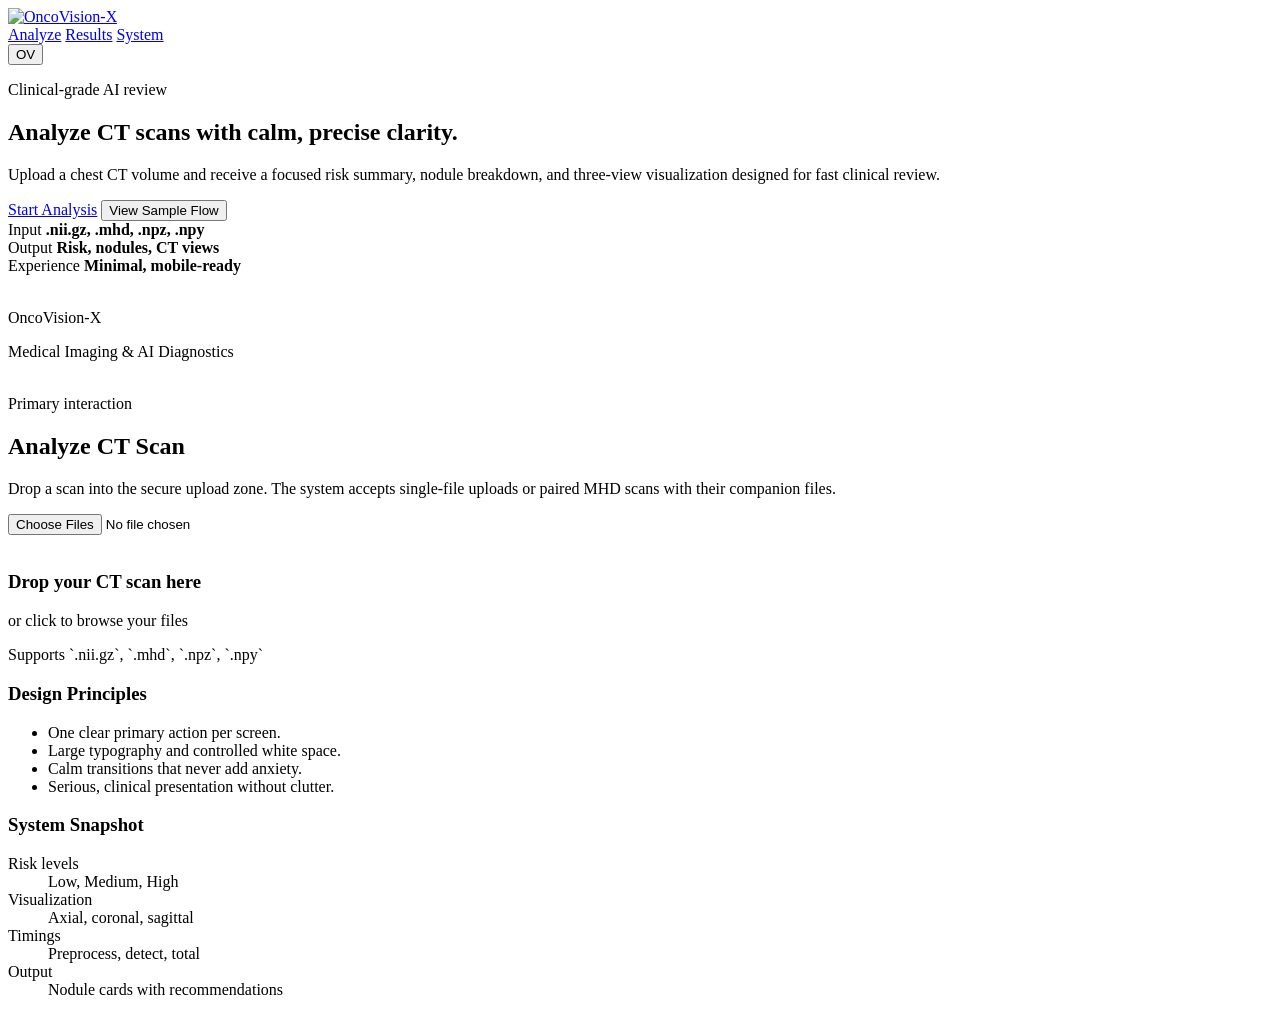
==== frontend/index.html @ cf628642 "feat: Implement the initial OncoVision-X frontend for CT scan analysis, including HTML, CSS, JavaScr" ====
<!DOCTYPE html>
<html lang="en">
<head>
    <meta charset="UTF-8">
    <meta name="viewport" content="width=device-width, initial-scale=1.0">
    <title>OncoVision-X | Medical Imaging & AI Diagnostics</title>
    <meta
        name="description"
        content="OncoVision-X delivers calm, precise AI-assisted CT scan analysis for lung nodule detection and risk assessment."
    >
    <link rel="icon" type="image/png" href="/assets/favicon.png">
    <link rel="preconnect" href="https://fonts.googleapis.com">
    <link rel="preconnect" href="https://fonts.gstatic.com" crossorigin>
    <link
        href="https://fonts.googleapis.com/css2?family=Inter:wght@400;500;600;700;800&display=swap"
        rel="stylesheet"
    >
    <link rel="stylesheet" href="/styles.css">
</head>
<body>
    <div class="page-shell">
        <header class="topbar">
            <div class="topbar__inner">
                <a class="brand" href="#top" aria-label="OncoVision-X">
                    <img class="brand__wordmark" src="/assets/logo.png" alt="OncoVision-X">
                </a>

                <nav class="nav" aria-label="Primary">
                    <a href="#analyze">Analyze</a>
                    <a href="#results">Results</a>
                    <a href="#about">System</a>
                </nav>

                <button class="profile-pill" type="button" aria-label="Clinical workspace">
                    OV
                </button>
            </div>
        </header>

        <main id="top">
            <section class="hero" id="analyze">
                <div class="hero__copy reveal reveal--1">
                    <p class="eyebrow">Clinical-grade AI review</p>
                    <h1>Analyze CT scans with calm, precise clarity.</h1>
                    <p class="hero__lede">
                        Upload a chest CT volume and receive a focused risk summary, nodule breakdown,
                        and three-view visualization designed for fast clinical review.
                    </p>

                    <div class="hero__actions">
                        <a class="button button--primary" href="#uploadCard">Start Analysis</a>
                        <button class="button button--secondary" id="sampleButton" type="button">
                            View Sample Flow
                        </button>
                    </div>

                    <div class="hero__stats">
                        <article>
                            <span>Input</span>
                            <strong>.nii.gz, .mhd, .npz, .npy</strong>
                        </article>
                        <article>
                            <span>Output</span>
                            <strong>Risk, nodules, CT views</strong>
                        </article>
                        <article>
                            <span>Experience</span>
                            <strong>Minimal, mobile-ready</strong>
                        </article>
                    </div>
                </div>

                <div class="hero__panel reveal reveal--2" aria-hidden="true">
                    <div class="hero__panel-glow"></div>
                    <div class="hero__panel-card">
                        <img class="hero__logo" src="/assets/logo.png" alt="">
                        <div class="hero__panel-copy">
                            <p>OncoVision-X</p>
                            <span>Medical Imaging &amp; AI Diagnostics</span>
                        </div>
                    </div>
                    <img class="hero__symbol" src="/assets/favicon.png" alt="">
                </div>
            </section>

            <section class="workspace">
                <div class="workspace__primary reveal reveal--3">
                    <article class="card upload-card" id="uploadCard">
                        <div class="section-heading">
                            <p class="section-heading__eyebrow">Primary interaction</p>
                            <h2>Analyze CT Scan</h2>
                            <p>
                                Drop a scan into the secure upload zone. The system accepts single-file
                                uploads or paired MHD scans with their companion files.
                            </p>
                        </div>

                        <form id="uploadForm" class="upload-form" enctype="multipart/form-data">
                            <label class="upload-zone" id="uploadZone" for="ctScan">
                                <input
                                    id="ctScan"
                                    name="ct_scan"
                                    type="file"
                                    accept=".nii,.gz,.nii.gz,.mhd,.raw,.npz,.npy"
                                    multiple
                                >
                                <div class="upload-zone__icon">
                                    <img src="/assets/favicon.png" alt="" aria-hidden="true">
                                </div>
                                <h3>Drop your CT scan here</h3>
                                <p>or click to browse your files</p>
                                <span>Supports `.nii.gz`, `.mhd`, `.npz`, `.npy`</span>
                            </label>

                            <div class="selected-file" id="selectedFile" hidden>
                                <div>
                                    <strong id="selectedFileName">No file selected</strong>
                                    <p id="selectedFileMeta">Ready to analyze</p>
                                </div>
                                <button class="button button--primary" id="analyzeButton" type="submit">
                                    Analyze Scan
                                </button>
                            </div>
                        </form>

                        <div class="status-banner status-banner--warning" id="errorBanner" hidden></div>
                    </article>

                    <article class="card loading-card" id="loadingCard" hidden>
                        <div class="pulse-dot" aria-hidden="true"></div>
                        <h2>Analyzing CT scan...</h2>
                        <p id="loadingDetail">Preparing volumetric data</p>
                        <div class="loading-steps" aria-hidden="true">
                            <span class="is-active">Processing slices</span>
                            <span>Detecting nodules</span>
                            <span>Calculating risk</span>
                        </div>
                    </article>
                </div>

                <aside class="workspace__secondary reveal reveal--4" id="about">
                    <article class="card info-card">
                        <h3>Design Principles</h3>
                        <ul class="info-list">
                            <li>One clear primary action per screen.</li>
                            <li>Large typography and controlled white space.</li>
                            <li>Calm transitions that never add anxiety.</li>
                            <li>Serious, clinical presentation without clutter.</li>
                        </ul>
                    </article>

                    <article class="card info-card">
                        <h3>System Snapshot</h3>
                        <dl class="info-grid">
                            <div>
                                <dt>Risk levels</dt>
                                <dd>Low, Medium, High</dd>
                            </div>
                            <div>
                                <dt>Visualization</dt>
                                <dd>Axial, coronal, sagittal</dd>
                            </div>
                            <div>
                                <dt>Timings</dt>
                                <dd>Preprocess, detect, total</dd>
                            </div>
                            <div>
                                <dt>Output</dt>
                                <dd>Nodule cards with recommendations</dd>
                            </div>
                        </dl>
                    </article>
                </aside>
            </section>

            <section class="results-section" id="results" hidden>
                <article class="risk-banner risk-banner--low" id="riskBanner">
                    <div class="risk-banner__identity">
                        <div class="risk-banner__icon" id="riskIcon">L</div>
                        <div>
                            <p class="risk-banner__label" id="riskLabel">Patient Risk: LOW</p>
                            <h2 id="riskSummary">Maximum malignancy: 0.0%</h2>
                        </div>
                    </div>
                    <div class="risk-banner__metrics">
                        <div>
                            <span>Nodules</span>
                            <strong id="noduleCount">0</strong>
                        </div>
                        <div>
                            <span>Status</span>
                            <strong id="analysisStatus">Ready</strong>
                        </div>
                    </div>
                </article>

                <div class="results-grid">
                    <article class="card scan-panel">
                        <div class="panel-header">
                            <div>
                                <p class="section-heading__eyebrow">Visualization</p>
                                <h3>CT Scan Analysis</h3>
                            </div>
                            <button class="button button--ghost" id="exportButton" type="button">
                                Export Image
                            </button>
                        </div>

                        <div class="scan-stage" id="scanStage">
                            <img
                                id="scanImage"
                                alt="CT scan visualization with annotated nodules"
                                hidden
                            >
                            <div class="scan-placeholder" id="scanPlaceholder">
                                <img src="/assets/logo.png" alt="" aria-hidden="true">
                                <p>Visualization will appear here after analysis.</p>
                            </div>
                        </div>

                        <div class="legend">
                            <span><i class="dot dot--high"></i>High Risk</span>
                            <span><i class="dot dot--medium"></i>Medium Risk</span>
                            <span><i class="dot dot--low"></i>Low Risk</span>
                        </div>
                    </article>

                    <div class="results-sidebar">
                        <article class="card recommendations-card">
                            <div class="panel-header">
                                <div>
                                    <p class="section-heading__eyebrow">Clinical summary</p>
                                    <h3>Next Steps</h3>
                                </div>
                            </div>
                            <p id="recommendationText">
                                Upload a scan to generate a recommendation summary.
                            </p>
                            <div class="timing-grid" id="timingGrid"></div>
                        </article>

                        <article class="card nodules-panel">
                            <div class="panel-header">
                                <div>
                                    <p class="section-heading__eyebrow">Detected findings</p>
                                    <h3>Nodules</h3>
                                </div>
                            </div>
                            <div class="empty-state" id="emptyState">
                                <div class="empty-state__icon">✓</div>
                                <h4>No suspicious nodules detected</h4>
                                <p>
                                    The CT scan appears clear. Continue routine screening as advised by
                                    your physician.
                                </p>
                            </div>
                            <div class="nodules-list" id="nodulesList"></div>
                        </article>
                    </div>
                </div>
            </section>
        </main>
    </div>

    <template id="noduleCardTemplate">
        <article class="nodule-card">
            <div class="nodule-card__top">
                <h4></h4>
                <span class="risk-pill"></span>
            </div>
            <p class="nodule-location"></p>
            <div class="metric-block">
                <div class="metric-block__row">
                    <span>Detection Confidence</span>
                    <strong class="detection-value"></strong>
                </div>
                <div class="progress-bar"><span class="detection-bar"></span></div>
            </div>
            <div class="metric-block">
                <div class="metric-block__row">
                    <span>Malignancy Probability</span>
                    <strong class="malignancy-value"></strong>
                </div>
                <div class="progress-bar"><span class="malignancy-bar"></span></div>
            </div>
            <div class="recommendation-block">
                <span>Recommendation</span>
                <p class="nodule-recommendation"></p>
            </div>
        </article>
    </template>

    <script src="/app.js"></script>
</body>
</html>
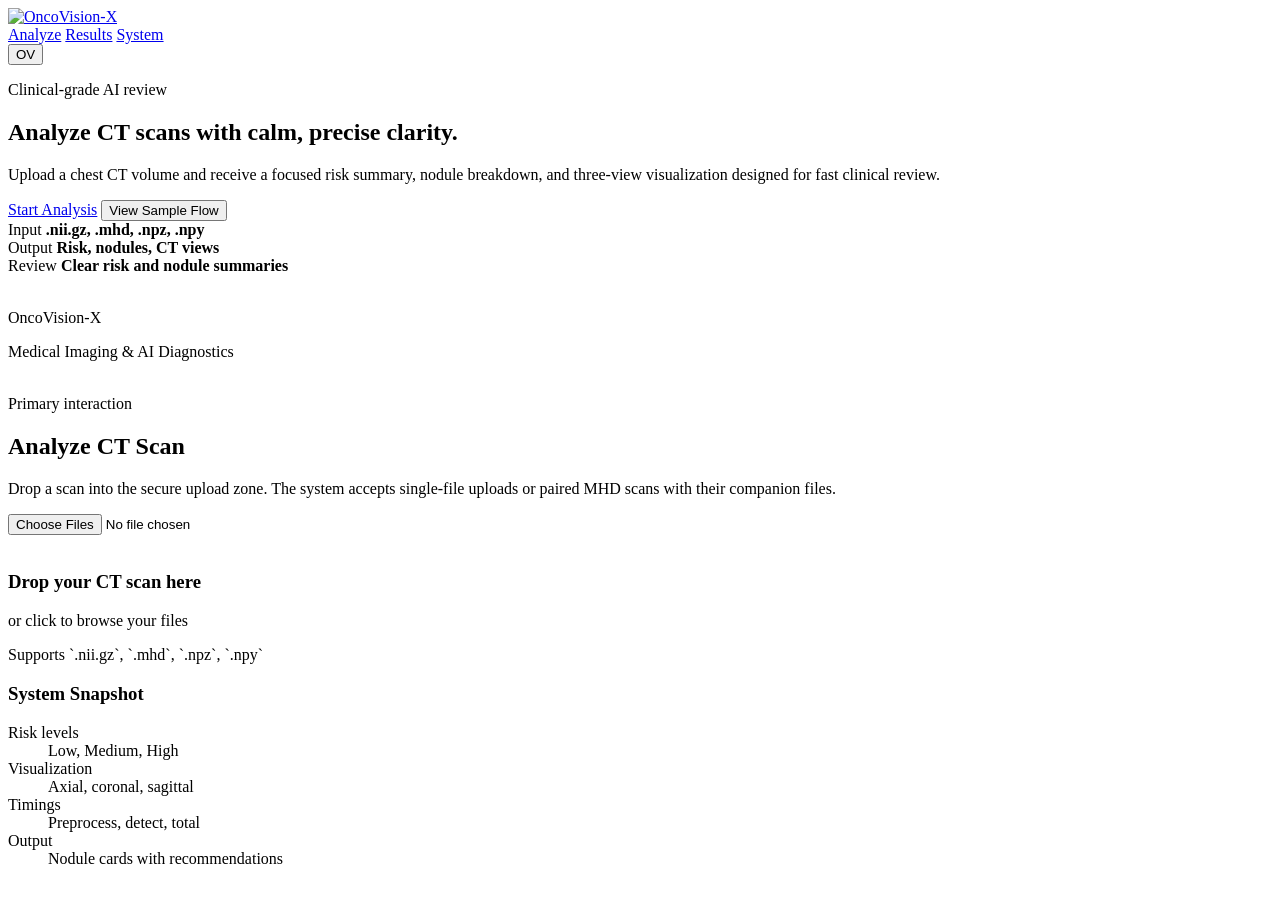
==== commit 4fcd9cef: "Remove the "Design Principles" section and its styles from the frontend, update descriptive text" ====
--- a/frontend/index.html
+++ b/frontend/index.html
@@ -64,8 +64,8 @@
                             <strong>Risk, nodules, CT views</strong>
                         </article>
                         <article>
-                            <span>Experience</span>
-                            <strong>Minimal, mobile-ready</strong>
+                            <span>Review</span>
+                            <strong>Clear risk and nodule summaries</strong>
                         </article>
                     </div>
                 </div>
@@ -140,16 +140,6 @@
 
                 <aside class="workspace__secondary reveal reveal--4" id="about">
                     <article class="card info-card">
-                        <h3>Design Principles</h3>
-                        <ul class="info-list">
-                            <li>One clear primary action per screen.</li>
-                            <li>Large typography and controlled white space.</li>
-                            <li>Calm transitions that never add anxiety.</li>
-                            <li>Serious, clinical presentation without clutter.</li>
-                        </ul>
-                    </article>
-
-                    <article class="card info-card">
                         <h3>System Snapshot</h3>
                         <dl class="info-grid">
                             <div>
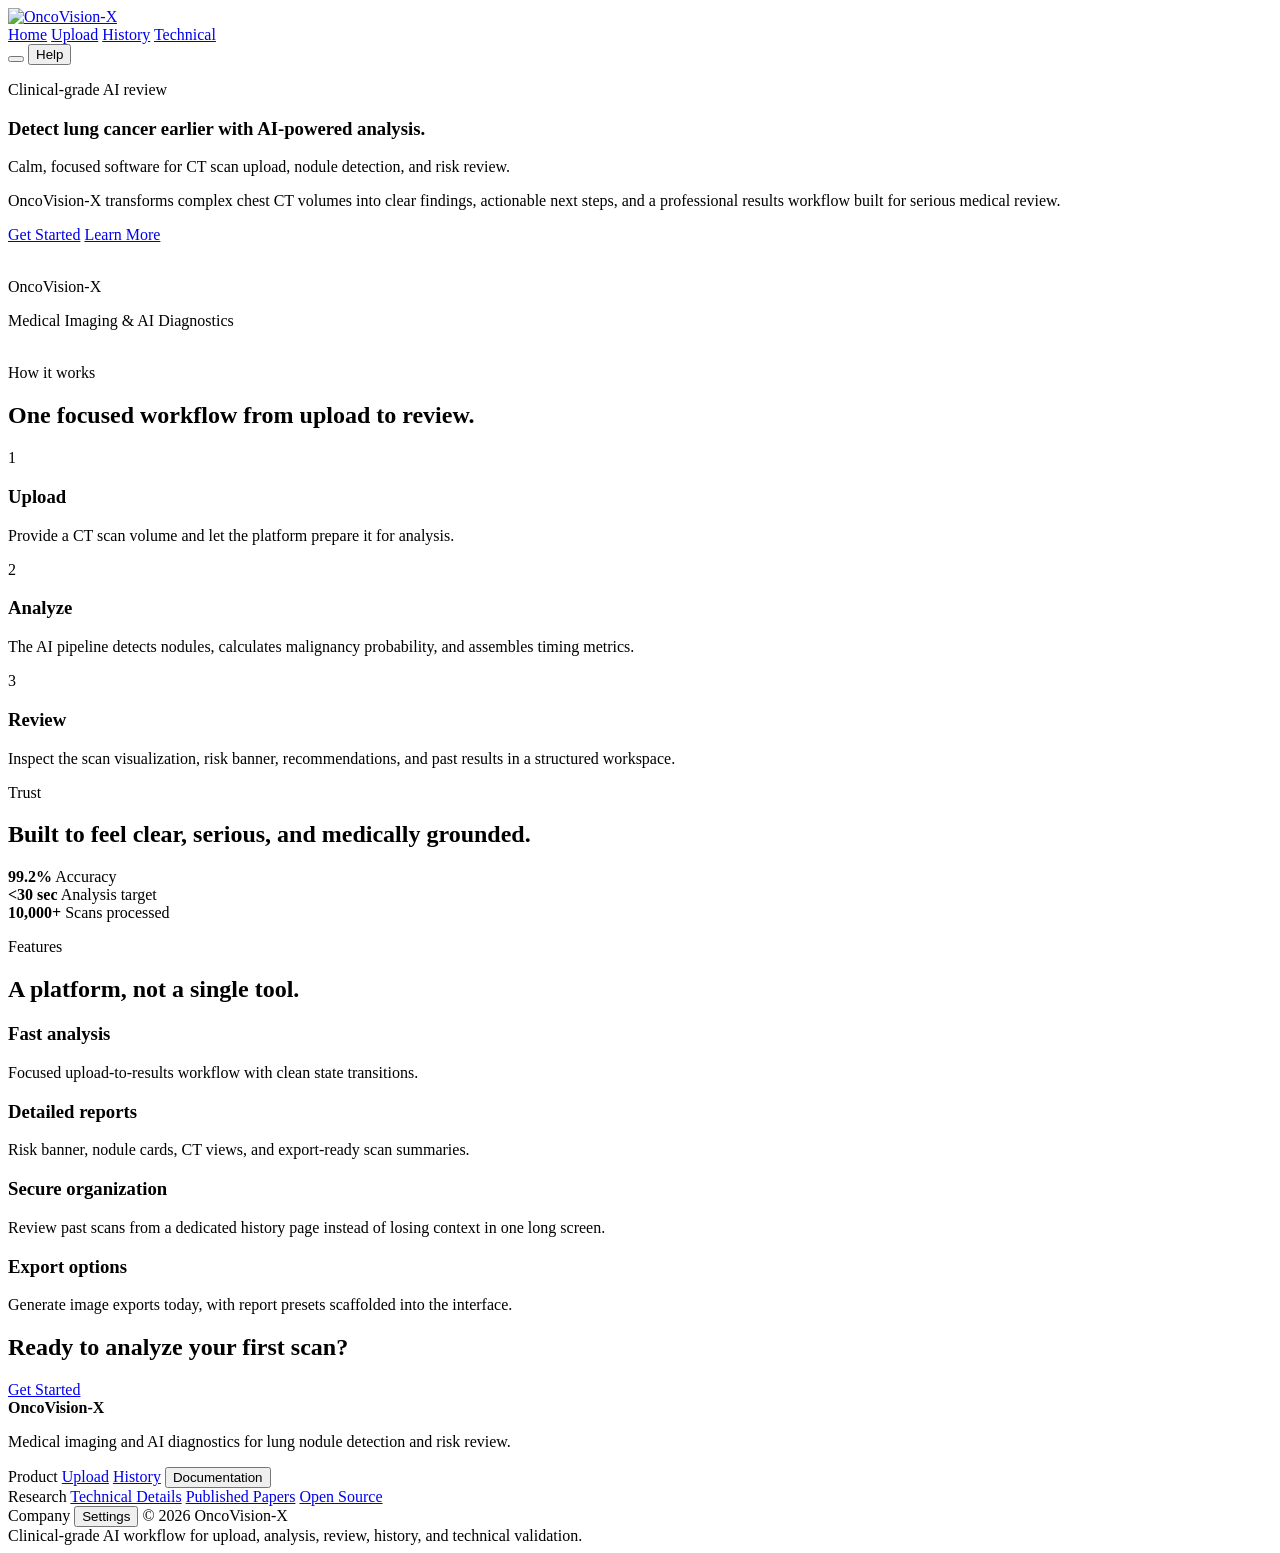
==== commit df941d47: "feat: Redesign the frontend UI/UX, integrate technical evaluation assets, and refactor the project's" ====
--- a/frontend/index.html
+++ b/frontend/index.html
@@ -3,10 +3,10 @@
 <head>
     <meta charset="UTF-8">
     <meta name="viewport" content="width=device-width, initial-scale=1.0">
-    <title>OncoVision-X | Medical Imaging & AI Diagnostics</title>
+    <title>OncoVision-X | AI-Powered Lung Cancer Detection</title>
     <meta
         name="description"
-        content="OncoVision-X delivers calm, precise AI-assisted CT scan analysis for lung nodule detection and risk assessment."
+        content="OncoVision-X is a multi-page medical imaging platform for CT upload, analysis, results review, and scan history."
     >
     <link rel="icon" type="image/png" href="/assets/favicon.png">
     <link rel="preconnect" href="https://fonts.googleapis.com">
@@ -18,83 +18,156 @@
     <link rel="stylesheet" href="/styles.css">
 </head>
 <body>
-    <div class="page-shell">
-        <header class="topbar">
+    <div class="app-shell">
+        <header class="topbar" id="topbar">
             <div class="topbar__inner">
-                <a class="brand" href="#top" aria-label="OncoVision-X">
+                <a class="brand" href="/" data-link aria-label="OncoVision-X">
                     <img class="brand__wordmark" src="/assets/logo.png" alt="OncoVision-X">
                 </a>
 
                 <nav class="nav" aria-label="Primary">
-                    <a href="#analyze">Analyze</a>
-                    <a href="#results">Results</a>
-                    <a href="#about">System</a>
+                    <a href="/" data-link data-nav="home">Home</a>
+                    <a href="/upload" data-link data-nav="upload">Upload</a>
+                    <a href="/history" data-link data-nav="history">History</a>
+                    <a href="/technical" data-link data-nav="technical">Technical</a>
                 </nav>
 
-                <button class="profile-pill" type="button" aria-label="Clinical workspace">
-                    OV
-                </button>
+                <div class="topbar__actions">
+                    <button class="icon-button mobile-nav-toggle" id="mobileNavToggle" type="button" aria-label="Open navigation">
+                        <span></span><span></span><span></span>
+                    </button>
+                    <button class="icon-button" id="helpButton" type="button" aria-label="Help">
+                        Help
+                    </button>
+                </div>
+            </div>
+
+            <div class="mobile-nav" id="mobileNav" hidden>
+                <a href="/" data-link>Home</a>
+                <a href="/upload" data-link>Upload</a>
+                <a href="/history" data-link>History</a>
+                <a href="/technical" data-link>Technical</a>
             </div>
         </header>
 
-        <main id="top">
-            <section class="hero" id="analyze">
-                <div class="hero__copy reveal reveal--1">
-                    <p class="eyebrow">Clinical-grade AI review</p>
-                    <h1>Analyze CT scans with calm, precise clarity.</h1>
-                    <p class="hero__lede">
-                        Upload a chest CT volume and receive a focused risk summary, nodule breakdown,
-                        and three-view visualization designed for fast clinical review.
-                    </p>
-
-                    <div class="hero__actions">
-                        <a class="button button--primary" href="#uploadCard">Start Analysis</a>
-                        <button class="button button--secondary" id="sampleButton" type="button">
-                            View Sample Flow
-                        </button>
-                    </div>
-
-                    <div class="hero__stats">
-                        <article>
-                            <span>Input</span>
-                            <strong>.nii.gz, .mhd, .npz, .npy</strong>
-                        </article>
-                        <article>
-                            <span>Output</span>
-                            <strong>Risk, nodules, CT views</strong>
-                        </article>
-                        <article>
-                            <span>Review</span>
-                            <strong>Clear risk and nodule summaries</strong>
-                        </article>
-                    </div>
-                </div>
-
-                <div class="hero__panel reveal reveal--2" aria-hidden="true">
-                    <div class="hero__panel-glow"></div>
-                    <div class="hero__panel-card">
-                        <img class="hero__logo" src="/assets/logo.png" alt="">
-                        <div class="hero__panel-copy">
-                            <p>OncoVision-X</p>
-                            <span>Medical Imaging &amp; AI Diagnostics</span>
-                        </div>
-                    </div>
-                    <img class="hero__symbol" src="/assets/favicon.png" alt="">
-                </div>
+        <main class="page-container">
+            <section class="route-view" id="landingPage">
+                <section class="hero">
+                    <div class="hero__copy page-entrance">
+                        <p class="eyebrow">Clinical-grade AI review</p>
+                        <h1>Detect lung cancer earlier with AI-powered analysis.</h1>
+                        <p class="hero__subtitle">Calm, focused software for CT scan upload, nodule detection, and risk review.</p>
+                        <p class="hero__lede">
+                            OncoVision-X transforms complex chest CT volumes into clear findings, actionable next steps,
+                            and a professional results workflow built for serious medical review.
+                        </p>
+                        <div class="hero__actions">
+                            <a class="button button--hero" href="/upload" data-link>Get Started</a>
+                            <a class="button button--secondary" href="/technical" data-link id="learnMoreButton">Learn More</a>
+                        </div>
+                        <div class="scroll-hint" aria-hidden="true">
+                            <span></span>
+                        </div>
+                    </div>
+
+                    <div class="hero__visual page-entrance page-entrance--delay" aria-hidden="true">
+                        <div class="hero__visual-glow"></div>
+                        <div class="hero__visual-card">
+                            <img src="/assets/logo.png" alt="">
+                            <div class="hero__visual-copy">
+                                <p>OncoVision-X</p>
+                                <span>Medical Imaging &amp; AI Diagnostics</span>
+                            </div>
+                        </div>
+                        <img class="hero__symbol" src="/assets/favicon.png" alt="">
+                    </div>
+                </section>
+
+                <section class="section-block" id="howItWorks">
+                    <div class="section-copy">
+                        <p class="eyebrow">How it works</p>
+                        <h2>One focused workflow from upload to review.</h2>
+                    </div>
+                    <div class="steps-grid">
+                        <article class="step-card">
+                            <div class="step-badge">1</div>
+                            <h3>Upload</h3>
+                            <p>Provide a CT scan volume and let the platform prepare it for analysis.</p>
+                        </article>
+                        <article class="step-card">
+                            <div class="step-badge">2</div>
+                            <h3>Analyze</h3>
+                            <p>The AI pipeline detects nodules, calculates malignancy probability, and assembles timing metrics.</p>
+                        </article>
+                        <article class="step-card">
+                            <div class="step-badge">3</div>
+                            <h3>Review</h3>
+                            <p>Inspect the scan visualization, risk banner, recommendations, and past results in a structured workspace.</p>
+                        </article>
+                    </div>
+                </section>
+
+                <section class="section-block">
+                    <div class="section-copy">
+                        <p class="eyebrow">Trust</p>
+                        <h2>Built to feel clear, serious, and medically grounded.</h2>
+                    </div>
+                    <div class="stats-grid">
+                        <article class="stat-card">
+                            <strong>99.2%</strong>
+                            <span>Accuracy</span>
+                        </article>
+                        <article class="stat-card">
+                            <strong>&lt;30 sec</strong>
+                            <span>Analysis target</span>
+                        </article>
+                        <article class="stat-card">
+                            <strong>10,000+</strong>
+                            <span>Scans processed</span>
+                        </article>
+                    </div>
+                </section>
+
+                <section class="section-block">
+                    <div class="section-copy">
+                        <p class="eyebrow">Features</p>
+                        <h2>A platform, not a single tool.</h2>
+                    </div>
+                    <div class="feature-grid">
+                        <article class="feature-card">
+                            <h3>Fast analysis</h3>
+                            <p>Focused upload-to-results workflow with clean state transitions.</p>
+                        </article>
+                        <article class="feature-card">
+                            <h3>Detailed reports</h3>
+                            <p>Risk banner, nodule cards, CT views, and export-ready scan summaries.</p>
+                        </article>
+                        <article class="feature-card">
+                            <h3>Secure organization</h3>
+                            <p>Review past scans from a dedicated history page instead of losing context in one long screen.</p>
+                        </article>
+                        <article class="feature-card">
+                            <h3>Export options</h3>
+                            <p>Generate image exports today, with report presets scaffolded into the interface.</p>
+                        </article>
+                    </div>
+                </section>
+
+                <section class="section-block cta-panel">
+                    <h2>Ready to analyze your first scan?</h2>
+                    <a class="button button--primary" href="/upload" data-link>Get Started</a>
+                </section>
             </section>
 
-            <section class="workspace">
-                <div class="workspace__primary reveal reveal--3">
-                    <article class="card upload-card" id="uploadCard">
-                        <div class="section-heading">
-                            <p class="section-heading__eyebrow">Primary interaction</p>
-                            <h2>Analyze CT Scan</h2>
-                            <p>
-                                Drop a scan into the secure upload zone. The system accepts single-file
-                                uploads or paired MHD scans with their companion files.
-                            </p>
-                        </div>
-
+            <section class="route-view" id="uploadPage" hidden>
+                <div class="page-header page-entrance">
+                    <a class="back-link" href="/" data-link>← Back to Home</a>
+                    <h1>Analyze New CT Scan</h1>
+                    <p>Upload your scan to begin analysis.</p>
+                </div>
+
+                <div class="upload-layout page-entrance page-entrance--delay">
+                    <article class="card upload-focus">
                         <form id="uploadForm" class="upload-form" enctype="multipart/form-data">
                             <label class="upload-zone" id="uploadZone" for="ctScan">
                                 <input
@@ -107,69 +180,112 @@
                                 <div class="upload-zone__icon">
                                     <img src="/assets/favicon.png" alt="" aria-hidden="true">
                                 </div>
-                                <h3>Drop your CT scan here</h3>
-                                <p>or click to browse your files</p>
-                                <span>Supports `.nii.gz`, `.mhd`, `.npz`, `.npy`</span>
+                                <h2>Drop CT scan here or click to browse</h2>
+                                <p>Supports `.nii.gz`, `.mhd`, `.npy`, `.npz`</p>
                             </label>
 
-                            <div class="selected-file" id="selectedFile" hidden>
-                                <div>
-                                    <strong id="selectedFileName">No file selected</strong>
-                                    <p id="selectedFileMeta">Ready to analyze</p>
-                                </div>
-                                <button class="button button--primary" id="analyzeButton" type="submit">
-                                    Analyze Scan
-                                </button>
+                            <div class="selected-file-panel" id="selectedFilePanel" hidden>
+                                <div class="selected-file__header">
+                                    <div>
+                                        <strong id="selectedFileName">No file selected</strong>
+                                        <p id="selectedFileMeta">Ready to analyze</p>
+                                    </div>
+                                </div>
+                                <div class="file-facts" id="fileFacts">
+                                    <div>
+                                        <span>Format</span>
+                                        <strong id="fileFormatValue">CT volume</strong>
+                                    </div>
+                                    <div>
+                                        <span>Files</span>
+                                        <strong id="fileCountValue">1</strong>
+                                    </div>
+                                    <div>
+                                        <span>Size</span>
+                                        <strong id="fileSizeValue">0 MB</strong>
+                                    </div>
+                                </div>
+                                <div class="selected-file__actions">
+                                    <button class="button button--ghost" id="removeFileButton" type="button">Remove</button>
+                                    <button class="button button--primary pulse-button" id="analyzeButton" type="submit">Analyze Scan</button>
+                                </div>
                             </div>
                         </form>
 
-                        <div class="status-banner status-banner--warning" id="errorBanner" hidden></div>
+                        <div class="upload-divider"><span>OR</span></div>
+
+                        <button class="sample-card" id="sampleButton" type="button">
+                            <span class="sample-card__icon">⌁</span>
+                            <span class="sample-card__copy">
+                                <strong>Try with Sample Scan</strong>
+                                <small>Generate a complete results flow instantly.</small>
+                            </span>
+                        </button>
+
+                        <div class="status-banner status-banner--warning" id="uploadErrorBanner" hidden></div>
                     </article>
 
-                    <article class="card loading-card" id="loadingCard" hidden>
-                        <div class="pulse-dot" aria-hidden="true"></div>
-                        <h2>Analyzing CT scan...</h2>
-                        <p id="loadingDetail">Preparing volumetric data</p>
-                        <div class="loading-steps" aria-hidden="true">
-                            <span class="is-active">Processing slices</span>
-                            <span>Detecting nodules</span>
-                            <span>Calculating risk</span>
-                        </div>
-                    </article>
-                </div>
-
-                <aside class="workspace__secondary reveal reveal--4" id="about">
-                    <article class="card info-card">
-                        <h3>System Snapshot</h3>
-                        <dl class="info-grid">
+                    <aside class="upload-sidebar">
+                        <article class="card">
+                            <h3>Recent Uploads</h3>
+                            <div class="recent-uploads" id="recentUploads"></div>
+                        </article>
+                    </aside>
+                </div>
+            </section>
+
+            <section class="route-view" id="analysisPage" hidden>
+                <div class="analysis-view page-entrance">
+                    <div class="analysis-pulse" aria-hidden="true"></div>
+                    <h1>Analyzing CT Scan...</h1>
+                    <p class="analysis-detail" id="analysisDetail">Preparing volumetric data</p>
+                    <div class="analysis-steps" aria-hidden="true">
+                        <span class="is-active">Processing slices</span>
+                        <span>Detecting nodules</span>
+                        <span>Calculating risk</span>
+                    </div>
+                    <div class="progress-module">
+                        <div class="progress-track"><span id="analysisProgressBar"></span></div>
+                        <strong id="analysisProgressLabel">12% complete</strong>
+                    </div>
+                </div>
+            </section>
+
+            <section class="route-view" id="resultsPage" hidden>
+                <div class="page-header page-header--results page-entrance">
+                    <div>
+                        <p class="breadcrumb" id="resultsBreadcrumb">Home > Results</p>
+                        <h1>Scan Results</h1>
+                        <p id="resultsMeta">Detailed findings, timing, and recommendations.</p>
+                        <div class="scan-detail-grid" id="scanDetailGrid">
                             <div>
-                                <dt>Risk levels</dt>
-                                <dd>Low, Medium, High</dd>
+                                <span>File</span>
+                                <strong id="scanFileName">-</strong>
                             </div>
                             <div>
-                                <dt>Visualization</dt>
-                                <dd>Axial, coronal, sagittal</dd>
+                                <span>Size</span>
+                                <strong id="scanFileSize">-</strong>
                             </div>
                             <div>
-                                <dt>Timings</dt>
-                                <dd>Preprocess, detect, total</dd>
-                            </div>
-                            <div>
-                                <dt>Output</dt>
-                                <dd>Nodule cards with recommendations</dd>
-                            </div>
-                        </dl>
-                    </article>
-                </aside>
-            </section>
-
-            <section class="results-section" id="results" hidden>
+                                <span>Format</span>
+                                <strong id="scanFileFormat">-</strong>
+                            </div>
+                        </div>
+                    </div>
+                    <div class="page-header__actions">
+                        <button class="button button--primary" id="exportPdfButton" type="button">Export PDF</button>
+                        <button class="button button--secondary" id="shareButton" type="button">Share</button>
+                        <button class="button button--ghost button--danger" id="deleteScanButton" type="button">Delete Scan</button>
+                    </div>
+                </div>
+
                 <article class="risk-banner risk-banner--low" id="riskBanner">
                     <div class="risk-banner__identity">
                         <div class="risk-banner__icon" id="riskIcon">L</div>
                         <div>
                             <p class="risk-banner__label" id="riskLabel">Patient Risk: LOW</p>
                             <h2 id="riskSummary">Maximum malignancy: 0.0%</h2>
+                            <span class="risk-banner__recommendation" id="riskRecommendation">Recommendation appears here.</span>
                         </div>
                     </div>
                     <div class="risk-banner__metrics">
@@ -178,6 +294,10 @@
                             <strong id="noduleCount">0</strong>
                         </div>
                         <div>
+                            <span>Analyzed</span>
+                            <strong id="analysisDate">-</strong>
+                        </div>
+                        <div>
                             <span>Status</span>
                             <strong id="analysisStatus">Ready</strong>
                         </div>
@@ -185,26 +305,20 @@
                 </article>
 
                 <div class="results-grid">
-                    <article class="card scan-panel">
+                    <article class="card results-main">
                         <div class="panel-header">
                             <div>
-                                <p class="section-heading__eyebrow">Visualization</p>
-                                <h3>CT Scan Analysis</h3>
-                            </div>
-                            <button class="button button--ghost" id="exportButton" type="button">
-                                Export Image
-                            </button>
-                        </div>
-
-                        <div class="scan-stage" id="scanStage">
-                            <img
-                                id="scanImage"
-                                alt="CT scan visualization with annotated nodules"
-                                hidden
-                            >
+                                <p class="eyebrow">CT visualization</p>
+                                <h2>Three-view scan review</h2>
+                            </div>
+                            <button class="button button--ghost" id="exportImageButton" type="button">Export Image</button>
+                        </div>
+
+                        <div class="scan-stage">
+                            <img id="scanImage" alt="CT visualization with annotated nodules" hidden>
                             <div class="scan-placeholder" id="scanPlaceholder">
                                 <img src="/assets/logo.png" alt="" aria-hidden="true">
-                                <p>Visualization will appear here after analysis.</p>
+                                <p>Visualization will appear here when the backend returns CT overlays.</p>
                             </div>
                         </div>
 
@@ -215,47 +329,439 @@
                         </div>
                     </article>
 
-                    <div class="results-sidebar">
-                        <article class="card recommendations-card">
+                    <aside class="results-sidebar">
+                        <article class="card">
                             <div class="panel-header">
                                 <div>
-                                    <p class="section-heading__eyebrow">Clinical summary</p>
-                                    <h3>Next Steps</h3>
-                                </div>
-                            </div>
-                            <p id="recommendationText">
-                                Upload a scan to generate a recommendation summary.
-                            </p>
+                                    <p class="eyebrow">Clinical summary</p>
+                                    <h2>Next Steps</h2>
+                                </div>
+                            </div>
+                            <p class="summary-text" id="recommendationText">Upload a scan to generate a recommendation summary.</p>
                             <div class="timing-grid" id="timingGrid"></div>
                         </article>
 
-                        <article class="card nodules-panel">
+                        <article class="card">
                             <div class="panel-header">
                                 <div>
-                                    <p class="section-heading__eyebrow">Detected findings</p>
-                                    <h3>Nodules</h3>
-                                </div>
+                                    <p class="eyebrow">Detected findings</p>
+                                    <h2>Nodules</h2>
+                                </div>
+                                <select class="filter-select" id="noduleFilter">
+                                    <option value="ALL">All</option>
+                                    <option value="HIGH">High</option>
+                                    <option value="MEDIUM">Medium</option>
+                                    <option value="LOW">Low</option>
+                                </select>
                             </div>
                             <div class="empty-state" id="emptyState">
                                 <div class="empty-state__icon">✓</div>
-                                <h4>No suspicious nodules detected</h4>
-                                <p>
-                                    The CT scan appears clear. Continue routine screening as advised by
-                                    your physician.
-                                </p>
+                                <h3>No suspicious nodules detected</h3>
+                                <p>The CT scan appears clear. Continue routine screening as recommended by your physician.</p>
                             </div>
                             <div class="nodules-list" id="nodulesList"></div>
                         </article>
+                    </aside>
+                </div>
+
+                <div class="floating-bar">
+                    <button class="button button--ghost" id="previousScanButton" type="button">← Previous Scan</button>
+                    <button class="button button--secondary" id="saveScanButton" type="button">Save</button>
+                    <button class="button button--primary" id="floatingExportButton" type="button">Export</button>
+                    <button class="button button--ghost" id="nextScanButton" type="button">Next Scan →</button>
+                </div>
+            </section>
+
+            <section class="route-view" id="historyPage" hidden>
+                <div class="page-header page-entrance">
+                    <h1>Your Scan History</h1>
+                    <p id="historySubtitle">0 scans analyzed</p>
+                </div>
+
+                <div class="history-toolbar page-entrance page-entrance--delay">
+                    <input class="search-input" id="historySearch" type="search" placeholder="Search scans">
+                    <select class="filter-select" id="historyFilter">
+                        <option value="ALL">All risks</option>
+                        <option value="HIGH">High</option>
+                        <option value="MEDIUM">Medium</option>
+                        <option value="LOW">Low</option>
+                    </select>
+                    <select class="filter-select" id="historySort">
+                        <option value="NEWEST">Newest</option>
+                        <option value="OLDEST">Oldest</option>
+                    </select>
+                </div>
+
+                <div class="history-groups" id="historyGroups"></div>
+            </section>
+
+            <section class="route-view" id="technicalPage" hidden>
+                <div class="page-header page-entrance">
+                    <h1>Behind the Technology</h1>
+                    <p>Deep dive into the model architecture, validation work, performance, and developer-facing details.</p>
+                </div>
+
+                <div class="technical-shell page-entrance page-entrance--delay">
+                    <div class="technical-tabs" id="technicalTabs">
+                        <button class="technical-tab is-active" data-tech-tab="model" type="button">Model</button>
+                        <button class="technical-tab" data-tech-tab="research" type="button">Research</button>
+                        <button class="technical-tab" data-tech-tab="performance" type="button">Performance</button>
+                        <button class="technical-tab" data-tech-tab="api" type="button">API</button>
+                    </div>
+
+                    <div class="technical-content">
+                        <section class="technical-panel" id="technicalPanel-model">
+                            <article class="card technical-card">
+                                <div class="section-copy section-copy--wide">
+                                    <p class="eyebrow">Architecture</p>
+                                    <h2>DCA-Net: Dual-Context Attention Network</h2>
+                                    <p>
+                                        The production pipeline combines local nodule evidence with wider anatomical context,
+                                        then fuses both streams through attention before classification.
+                                    </p>
+                                </div>
+                                <div class="architecture-flow">
+                                    <div>Input CT Scan</div>
+                                    <span>↓</span>
+                                    <div>Preprocessing &amp; Candidate Detection</div>
+                                    <span>↓</span>
+                                    <div class="architecture-flow__split">
+                                        <div>Nodule Branch<br><small>64×64×64</small></div>
+                                        <div>Context Branch<br><small>48×48×48</small></div>
+                                    </div>
+                                    <span>↓</span>
+                                    <div>Dual Attention Fusion</div>
+                                    <span>↓</span>
+                                    <div>Detection + Classification</div>
+                                </div>
+                                <div class="technical-columns">
+                                    <section>
+                                        <h3>Key components</h3>
+                                        <ul class="technical-list">
+                                            <li>3D ResNet feature extraction for nodule-centric evidence.</li>
+                                            <li>Wider context branch to reduce false positives from vessels and scar tissue.</li>
+                                            <li>Attention fusion that learns local/global weighting per candidate.</li>
+                                        </ul>
+                                    </section>
+                                    <section>
+                                        <h3>Training details</h3>
+                                        <ul class="technical-list">
+                                            <li>Dataset: LUNA16-based split with full-model evaluation artifacts in this repository.</li>
+                                            <li>Framework: PyTorch pipeline with attention fusion and uncertainty outputs.</li>
+                                            <li>Outputs: nodule locations, malignancy probabilities, and scan-level risk summaries.</li>
+                                        </ul>
+                                    </section>
+                                </div>
+                                <div class="media-grid media-grid--two">
+                                    <figure class="media-card">
+                                        <img src="/assets/technical/attention-heatmap.png" alt="Attention visualization from Grad-CAM">
+                                        <figcaption>Attention heatmap example from Grad-CAM output.</figcaption>
+                                    </figure>
+                                    <figure class="media-card">
+                                        <img src="/assets/technical/score-distribution.png" alt="Prediction score distribution">
+                                        <figcaption>Score distribution from the full model evaluation run.</figcaption>
+                                    </figure>
+                                </div>
+                            </article>
+                        </section>
+
+                        <section class="technical-panel" id="technicalPanel-research" hidden>
+                            <article class="card technical-card">
+                                <div class="section-copy section-copy--wide">
+                                    <p class="eyebrow">Validation</p>
+                                    <h2>Research &amp; ablation results</h2>
+                                    <p>
+                                        This section uses the repository’s experiment outputs directly rather than placeholder graphics.
+                                    </p>
+                                </div>
+                                <div class="metric-table">
+                                    <div><strong>Full DCA-Net</strong><span>0.958 AUC</span><span>0.891 F1</span></div>
+                                    <div><strong>No Attention</strong><span>0.932 AUC</span><span>0.854 F1</span></div>
+                                    <div><strong>No Context</strong><span>0.915 AUC</span><span>0.837 F1</span></div>
+                                    <div><strong>ResNet3D-18</strong><span>0.887 AUC</span><span>0.803 F1</span></div>
+                                </div>
+                                <div class="media-grid">
+                                    <figure class="media-card">
+                                        <img src="/assets/technical/comparison-plots.png" alt="Model comparison plots">
+                                        <figcaption>Comparison results across model variants.</figcaption>
+                                    </figure>
+                                    <figure class="media-card">
+                                        <img src="/assets/technical/kfold-comparison.png" alt="K-fold comparison chart">
+                                        <figcaption>K-fold comparison summary from the final report.</figcaption>
+                                    </figure>
+                                    <figure class="media-card">
+                                        <img src="/assets/technical/subgroup-analysis.png" alt="Subgroup analysis chart">
+                                        <figcaption>Subgroup performance analysis for the full model.</figcaption>
+                                    </figure>
+                                    <figure class="media-card">
+                                        <img src="/assets/technical/calibration-diagram.png" alt="Calibration diagram">
+                                        <figcaption>Calibration diagram for probability alignment.</figcaption>
+                                    </figure>
+                                </div>
+                            </article>
+                        </section>
+
+                        <section class="technical-panel" id="technicalPanel-performance" hidden>
+                            <article class="card technical-card">
+                                <div class="section-copy section-copy--wide">
+                                    <p class="eyebrow">Performance</p>
+                                    <h2>Detection metrics and operating characteristics</h2>
+                                    <p>Performance views below use experiment artifacts already generated in the repository.</p>
+                                </div>
+                                <div class="stats-grid stats-grid--four">
+                                    <article class="stat-card">
+                                        <strong>0.958</strong>
+                                        <span>AUC</span>
+                                    </article>
+                                    <article class="stat-card">
+                                        <strong>0.923</strong>
+                                        <span>Precision</span>
+                                    </article>
+                                    <article class="stat-card">
+                                        <strong>0.862</strong>
+                                        <span>Recall</span>
+                                    </article>
+                                    <article class="stat-card">
+                                        <strong>0.891</strong>
+                                        <span>F1 Score</span>
+                                    </article>
+                                </div>
+                                <div class="media-grid media-grid--two">
+                                    <figure class="media-card">
+                                        <img src="/assets/technical/roc-curve.png" alt="ROC curve">
+                                        <figcaption>ROC curve from the full model experiment.</figcaption>
+                                    </figure>
+                                    <figure class="media-card">
+                                        <img src="/assets/technical/pr-curve.png" alt="Precision recall curve">
+                                        <figcaption>Precision-recall tradeoff for the full model.</figcaption>
+                                    </figure>
+                                    <figure class="media-card">
+                                        <img src="/assets/technical/confusion-matrix.png" alt="Confusion matrix">
+                                        <figcaption>Confusion matrix on held-out evaluation data.</figcaption>
+                                    </figure>
+                                    <figure class="media-card">
+                                        <img src="/assets/technical/uncertainty-distribution.png" alt="Uncertainty distribution">
+                                        <figcaption>Uncertainty distribution across predictions.</figcaption>
+                                    </figure>
+                                </div>
+                            </article>
+                        </section>
+
+                        <section class="technical-panel" id="technicalPanel-api" hidden>
+                            <article class="card technical-card">
+                                <div class="section-copy section-copy--wide">
+                                    <p class="eyebrow">For developers</p>
+                                    <h2>Developer resources and integration direction</h2>
+                                    <p>
+                                        The current app exposes analysis through the Flask endpoint in this repository.
+                                        The public API described here is future-facing, but grounded in the existing request shape.
+                                    </p>
+                                </div>
+                                <div class="developer-grid">
+                                    <section class="code-card">
+                                        <div class="code-card__header">
+                                            <h3>Current app endpoint</h3>
+                                            <button class="button button--ghost code-copy" data-copy-target="currentApiCode" type="button">Copy</button>
+                                        </div>
+                                        <pre id="currentApiCode"><code>curl -X POST http://localhost:5000/api/analyze \
+  -F "ct_scan=@patient_scan.nii.gz"</code></pre>
+                                    </section>
+                                    <section class="code-card">
+                                        <div class="code-card__header">
+                                            <h3>Python example</h3>
+                                            <button class="button button--ghost code-copy" data-copy-target="pythonApiCode" type="button">Copy</button>
+                                        </div>
+                                        <pre id="pythonApiCode"><code>import requests
+
+response = requests.post(
+    "http://localhost:5000/api/analyze",
+    files={"ct_scan": open("patient_scan.nii.gz", "rb")},
+)
+
+print(response.json()["analysis"])</code></pre>
+                                    </section>
+                                </div>
+                                <div class="technical-columns">
+                                    <section>
+                                        <h3>Open source direction</h3>
+                                        <ul class="technical-list">
+                                            <li>Training and evaluation artifacts already live in this repository.</li>
+                                            <li>Experiment plots can be embedded into reports, validation pages, and documentation.</li>
+                                            <li>The frontend now exposes a dedicated technical surface for researchers and collaborators.</li>
+                                        </ul>
+                                    </section>
+                                    <section>
+                                        <h3>Future API surface</h3>
+                                        <ul class="technical-list">
+                                            <li><code>POST /api/v1/analyze</code> for job submission.</li>
+                                            <li><code>GET /api/v1/results/:jobId</code> for completed outputs.</li>
+                                            <li>Key-based auth, audit logging, and report generation as follow-on work.</li>
+                                        </ul>
+                                    </section>
+                                </div>
+                            </article>
+                        </section>
                     </div>
                 </div>
             </section>
         </main>
+
+        <footer class="footer">
+            <div class="footer-grid">
+                <div>
+                    <strong>OncoVision-X</strong>
+                    <p>Medical imaging and AI diagnostics for lung nodule detection and risk review.</p>
+                </div>
+                <div>
+                    <span class="footer-heading">Product</span>
+                    <a class="footer-link" href="/upload" data-link>Upload</a>
+                    <a class="footer-link" href="/history" data-link>History</a>
+                    <button class="footer-link" id="footerHelpButton" type="button">Documentation</button>
+                </div>
+                <div>
+                    <span class="footer-heading">Research</span>
+                    <a class="footer-link" href="/technical" data-link>Technical Details</a>
+                    <a class="footer-link" href="/technical" data-link>Published Papers</a>
+                    <a class="footer-link" href="/technical" data-link>Open Source</a>
+                </div>
+                <div>
+                    <span class="footer-heading">Company</span>
+                    <button class="footer-link" id="footerSettingsButton" type="button">Settings</button>
+                    <span class="footer-copy">© 2026 OncoVision-X</span>
+                </div>
+            </div>
+            <div class="footer-strip">
+                <span>Clinical-grade AI workflow for upload, analysis, review, history, and technical validation.</span>
+            </div>
+        </footer>
+    </div>
+
+    <div class="modal-backdrop" id="modalBackdrop" hidden>
+        <div class="modal modal--settings" id="settingsModal" hidden>
+            <div class="modal__header">
+                <h2>Settings</h2>
+                <button class="icon-close" data-close-modal type="button">×</button>
+            </div>
+            <div class="modal__body">
+                <section class="settings-group">
+                    <h3>Account</h3>
+                    <p>Name: Dr. Sarah Chen</p>
+                    <p>Email: sarah@hospital.com</p>
+                </section>
+                <section class="settings-group">
+                    <h3>Preferences</h3>
+                    <label><input type="checkbox" checked> Email notifications</label>
+                    <label><input type="checkbox" checked> Auto-save scans</label>
+                    <label><input type="checkbox"> Share anonymous data</label>
+                </section>
+                <section class="settings-group">
+                    <h3>Display</h3>
+                    <label><input type="radio" name="theme" checked> Light</label>
+                    <label><input type="radio" name="theme"> Auto</label>
+                    <label><input type="radio" name="theme"> Dark</label>
+                </section>
+            </div>
+            <div class="modal__footer">
+                <button class="button button--primary" data-close-modal type="button">Save Changes</button>
+            </div>
+        </div>
+
+        <div class="modal" id="helpModal" hidden>
+            <div class="modal__header">
+                <h2>How can we help?</h2>
+                <button class="icon-close" data-close-modal type="button">×</button>
+            </div>
+            <div class="modal__body">
+                <input class="search-input" type="search" placeholder="Search documentation">
+                <section class="settings-group">
+                    <h3>Common Topics</h3>
+                    <p>How to upload scans</p>
+                    <p>Understanding risk levels</p>
+                    <p>Export and sharing</p>
+                    <p>Troubleshooting</p>
+                </section>
+                <section class="settings-group">
+                    <h3>Video Tutorials</h3>
+                    <p>Getting started (2:30)</p>
+                    <p>Reading your report (4:15)</p>
+                </section>
+            </div>
+        </div>
+
+        <div class="modal" id="exportModal" hidden>
+            <div class="modal__header">
+                <h2>Generate PDF Report</h2>
+                <button class="icon-close" data-close-modal type="button">×</button>
+            </div>
+            <div class="modal__body">
+                <section class="settings-group">
+                    <h3>Include in report</h3>
+                    <label><input type="checkbox" checked> Cover page</label>
+                    <label><input type="checkbox" checked> Executive summary</label>
+                    <label><input type="checkbox" checked> Detailed nodule findings</label>
+                    <label><input type="checkbox" checked> CT scan visualization</label>
+                    <label><input type="checkbox" checked> Technical metadata</label>
+                    <label><input type="checkbox" checked> Medical disclaimer</label>
+                </section>
+                <section class="settings-group">
+                    <h3>Report Style</h3>
+                    <label><input type="radio" name="report-style"> Standard</label>
+                    <label><input type="radio" name="report-style" checked> Professional</label>
+                    <label><input type="radio" name="report-style"> Compact</label>
+                </section>
+                <section class="settings-group">
+                    <h3>Patient Information</h3>
+                    <input class="search-input" id="patientNameInput" type="text" placeholder="Name">
+                    <input class="search-input" id="patientMrnInput" type="text" placeholder="MRN">
+                    <input class="search-input" id="patientDobInput" type="text" placeholder="DOB">
+                </section>
+                <section class="settings-group">
+                    <h3>Physician Notes</h3>
+                    <textarea class="notes-input" id="physicianNotesInput" placeholder="Add clinical context..."></textarea>
+                </section>
+            </div>
+            <div class="modal__footer">
+                <button class="button button--ghost" data-close-modal type="button">Cancel</button>
+                <button class="button button--secondary" id="previewExportButton" type="button">Preview</button>
+                <button class="button button--primary" id="generateExportButton" type="button">Generate PDF</button>
+            </div>
+        </div>
+
+        <div class="modal" id="shareModal" hidden>
+            <div class="modal__header">
+                <h2>Share Scan Results</h2>
+                <button class="icon-close" data-close-modal type="button">×</button>
+            </div>
+            <div class="modal__body">
+                <section class="settings-group">
+                    <h3>Share Method</h3>
+                    <label><input type="radio" name="share-method"> Secure Link</label>
+                    <label><input type="radio" name="share-method" checked> Email</label>
+                    <label><input type="radio" name="share-method"> Download QR Code</label>
+                </section>
+                <section class="settings-group">
+                    <h3>Email</h3>
+                    <input class="search-input" id="shareEmailInput" type="email" placeholder="physician@example.com">
+                    <textarea class="notes-input" id="shareMessageInput" placeholder="Please review this scan..."></textarea>
+                </section>
+                <section class="settings-group">
+                    <h3>Security Options</h3>
+                    <label><input type="checkbox" checked> Require password</label>
+                    <label><input type="checkbox" checked> Notify me when viewed</label>
+                    <label><input type="checkbox"> Disable after first view</label>
+                </section>
+            </div>
+            <div class="modal__footer">
+                <button class="button button--ghost" data-close-modal type="button">Cancel</button>
+                <button class="button button--primary" id="confirmShareButton" type="button">Share Results</button>
+            </div>
+        </div>
     </div>
 
     <template id="noduleCardTemplate">
         <article class="nodule-card">
             <div class="nodule-card__top">
-                <h4></h4>
+                <h3></h3>
                 <span class="risk-pill"></span>
             </div>
             <p class="nodule-location"></p>
@@ -280,6 +786,23 @@
         </article>
     </template>
 
+    <template id="historyCardTemplate">
+        <article class="history-card">
+            <span class="history-card__date"></span>
+            <div class="history-card__row">
+                <h3></h3>
+                <span class="risk-pill"></span>
+            </div>
+            <p class="history-card__score"></p>
+            <div class="progress-bar progress-bar--compact"><span class="history-bar"></span></div>
+            <p class="history-card__file"></p>
+            <div class="history-card__actions">
+                <a class="button button--primary" data-history-view href="/">View Results</a>
+                <button class="button button--ghost" data-history-export type="button">Export PDF</button>
+            </div>
+        </article>
+    </template>
+
     <script src="/app.js"></script>
 </body>
 </html>
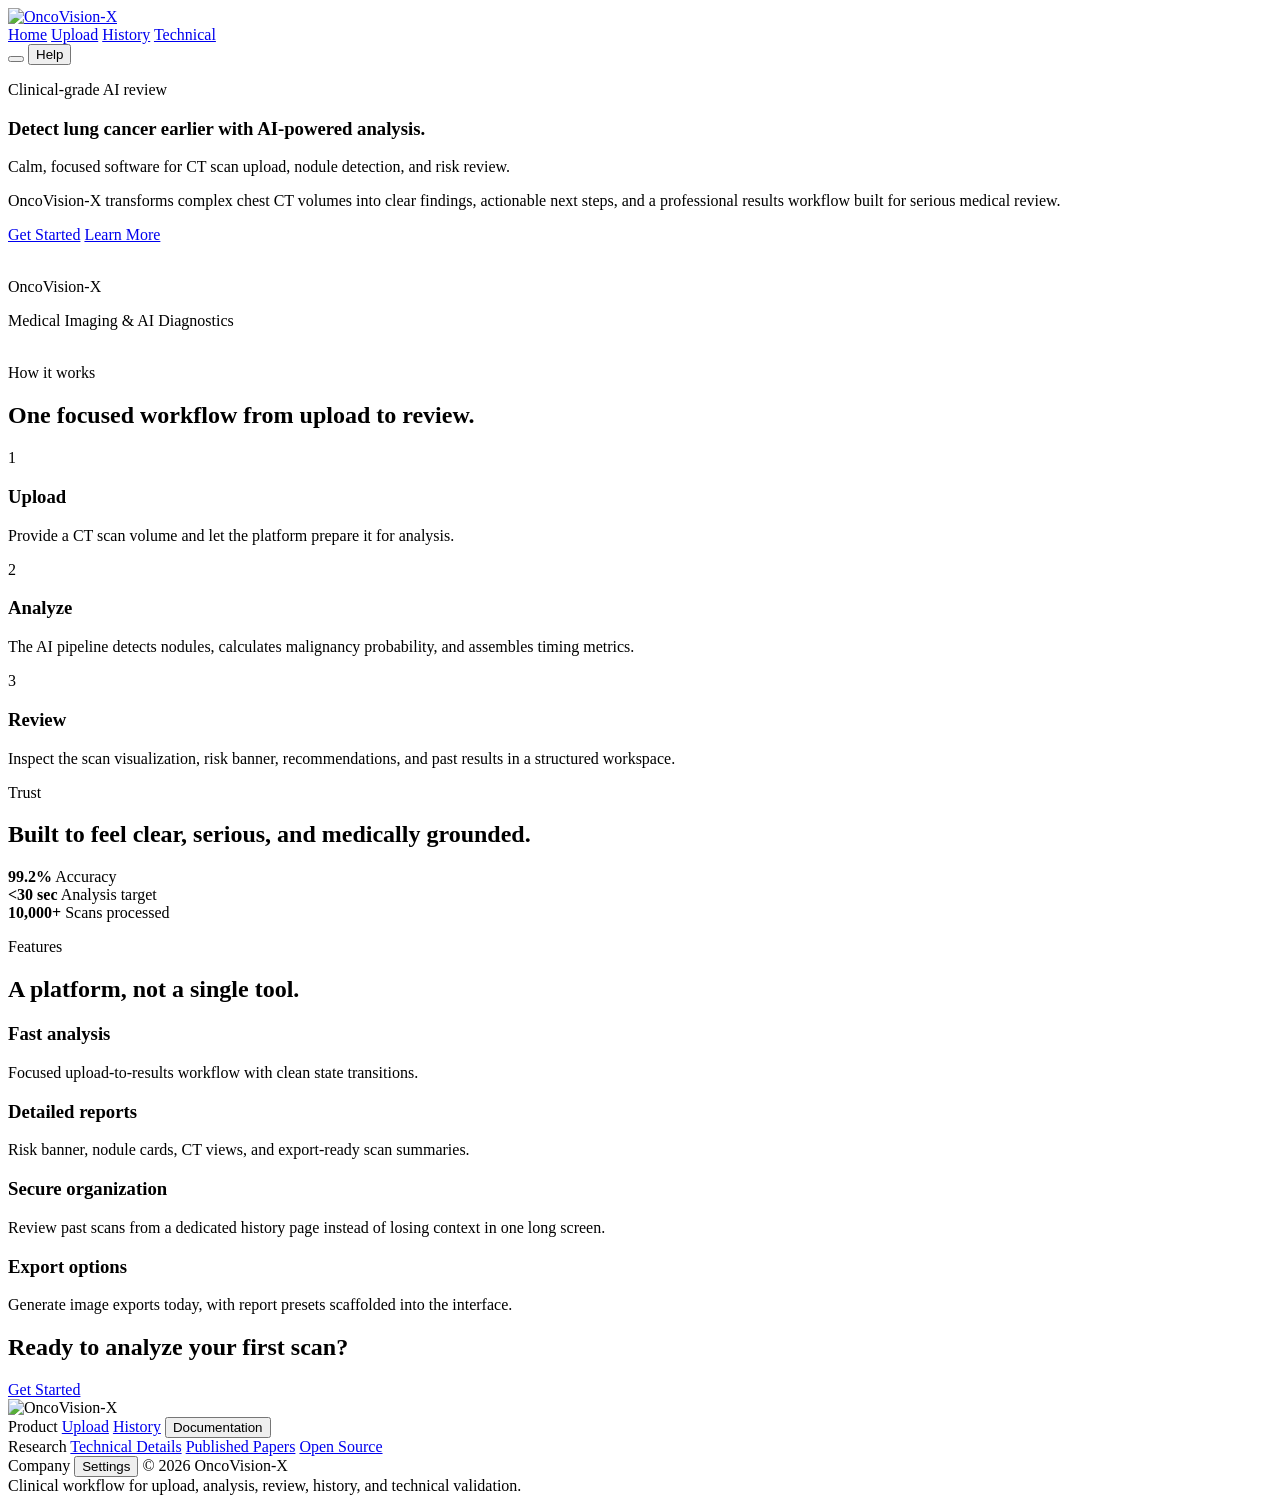
==== commit 6a43a8f3: "feat: Revamp help modal content, enhance PDF report with individual visualization pages, update foot" ====
--- a/frontend/index.html
+++ b/frontend/index.html
@@ -16,6 +16,8 @@
         rel="stylesheet"
     >
     <link rel="stylesheet" href="/styles.css">
+    <script src="https://cdnjs.cloudflare.com/ajax/libs/jspdf/2.5.1/jspdf.umd.min.js" defer></script>
+    <script src="https://cdnjs.cloudflare.com/ajax/libs/html2pdf.js/0.10.1/html2pdf.bundle.min.js" defer></script>
 </head>
 <body>
     <div class="app-shell">
@@ -236,7 +238,9 @@
 
             <section class="route-view" id="analysisPage" hidden>
                 <div class="analysis-view page-entrance">
-                    <div class="analysis-pulse" aria-hidden="true"></div>
+                    <div class="analysis-pulse" aria-hidden="true">
+                        <img src="/assets/favicon.png" alt="">
+                    </div>
                     <h1>Analyzing CT Scan...</h1>
                     <p class="analysis-detail" id="analysisDetail">Preparing volumetric data</p>
                     <div class="analysis-steps" aria-hidden="true">
@@ -608,9 +612,8 @@
 
         <footer class="footer">
             <div class="footer-grid">
-                <div>
-                    <strong>OncoVision-X</strong>
-                    <p>Medical imaging and AI diagnostics for lung nodule detection and risk review.</p>
+                <div class="footer-brand">
+                    <img class="footer-brand__logo" src="/assets/logo.png" alt="OncoVision-X">
                 </div>
                 <div>
                     <span class="footer-heading">Product</span>
@@ -631,7 +634,7 @@
                 </div>
             </div>
             <div class="footer-strip">
-                <span>Clinical-grade AI workflow for upload, analysis, review, history, and technical validation.</span>
+                <span>Clinical workflow for upload, analysis, review, history, and technical validation.</span>
             </div>
         </footer>
     </div>
@@ -668,23 +671,38 @@
 
         <div class="modal" id="helpModal" hidden>
             <div class="modal__header">
-                <h2>How can we help?</h2>
+                <h2>Documentation</h2>
                 <button class="icon-close" data-close-modal type="button">×</button>
             </div>
             <div class="modal__body">
-                <input class="search-input" type="search" placeholder="Search documentation">
-                <section class="settings-group">
-                    <h3>Common Topics</h3>
-                    <p>How to upload scans</p>
-                    <p>Understanding risk levels</p>
-                    <p>Export and sharing</p>
-                    <p>Troubleshooting</p>
-                </section>
-                <section class="settings-group">
-                    <h3>Video Tutorials</h3>
-                    <p>Getting started (2:30)</p>
-                    <p>Reading your report (4:15)</p>
-                </section>
+                <input class="search-input" type="search" placeholder="Search workflow notes">
+                <section class="settings-group">
+                    <h3>Getting Started</h3>
+                    <p>Upload one CT volume or use the sample study from the upload page.</p>
+                    <p>Wait for preprocessing, candidate review, and report assembly to complete before navigating away.</p>
+                    <p>Open the results page to inspect the scan views, summary banner, nodule cards, and timing metrics.</p>
+                </section>
+                <section class="settings-group">
+                    <h3>Reading Results</h3>
+                    <p>Risk labels summarize the highest malignancy probability found in the current scan.</p>
+                    <p>Each nodule card lists location, detection confidence, malignancy probability, and follow-up guidance.</p>
+                    <p>Use the CT visualization and the exported PDF together when preparing printouts or handoffs.</p>
+                </section>
+                <section class="settings-group">
+                    <h3>Exports and Sharing</h3>
+                    <p>Use Export PDF for a formatted report with dedicated imaging pages suitable for printing.</p>
+                    <p>Use Share to prepare a review link and message for another clinician or collaborator.</p>
+                    <p>Use Export Image when you only need the current visualization panel.</p>
+                </section>
+                <section class="settings-group">
+                    <h3>Troubleshooting</h3>
+                    <p>If a scan does not appear, confirm the file is `.nii`, `.nii.gz`, `.mhd`, `.npy`, or `.npz`.</p>
+                    <p>If the PDF layout looks outdated, refresh the browser before generating a new report.</p>
+                    <p>If results look unexpected, compare the current scan against prior exports from the History page.</p>
+                </section>
+            </div>
+            <div class="modal__footer">
+                <button class="button button--primary" data-close-modal type="button">Close</button>
             </div>
         </div>
 
